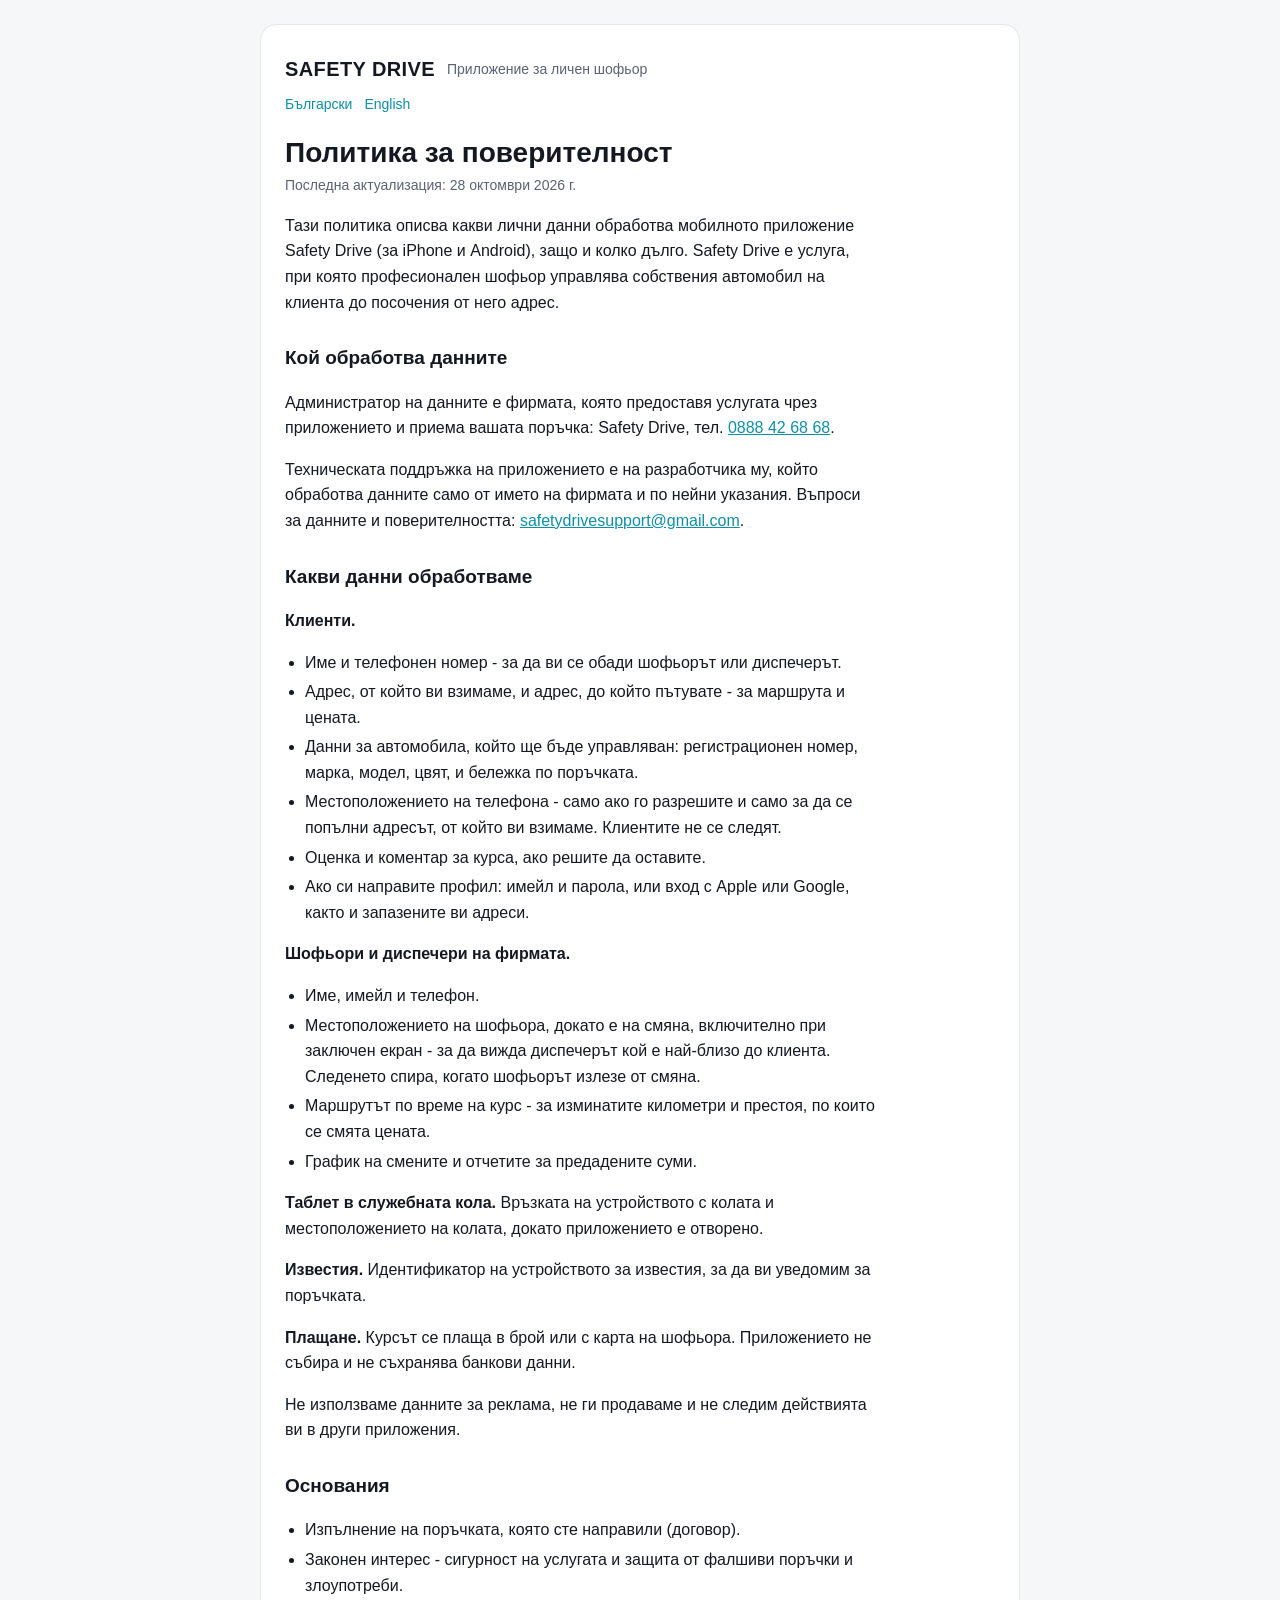
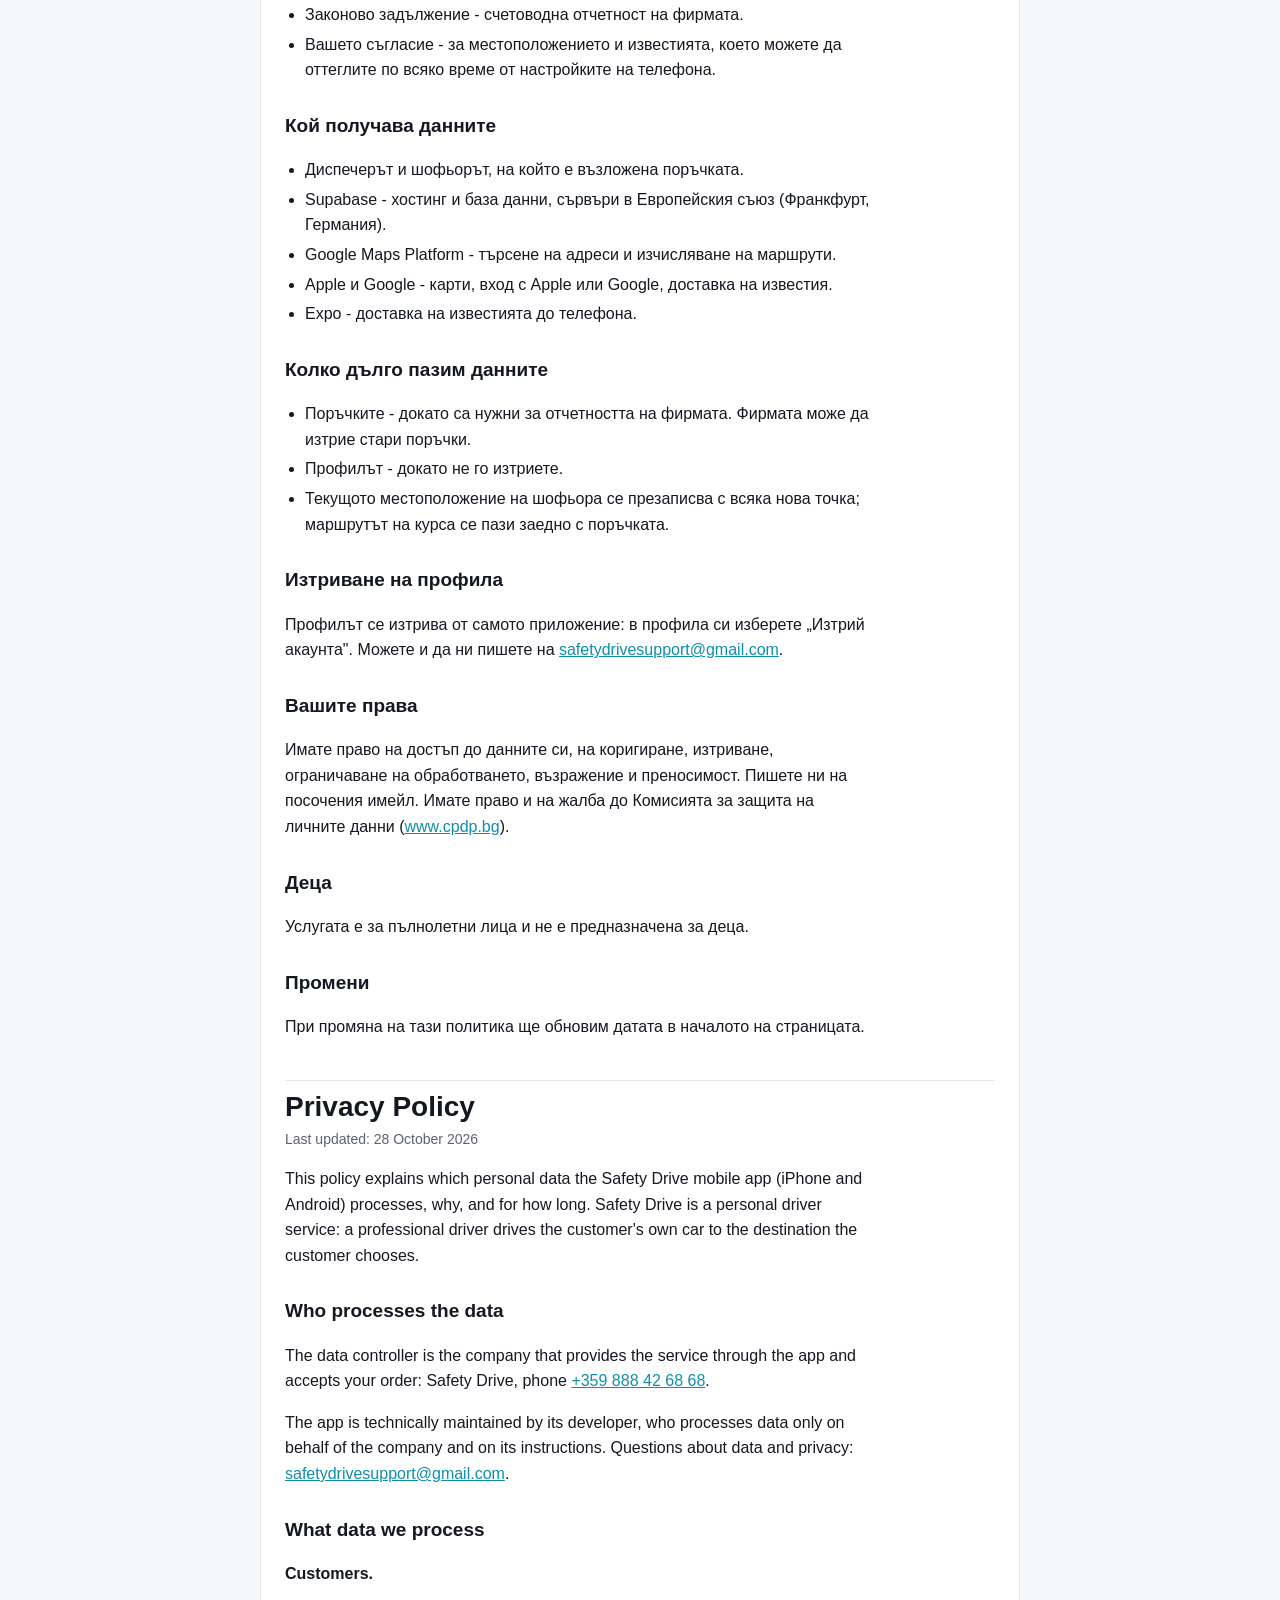
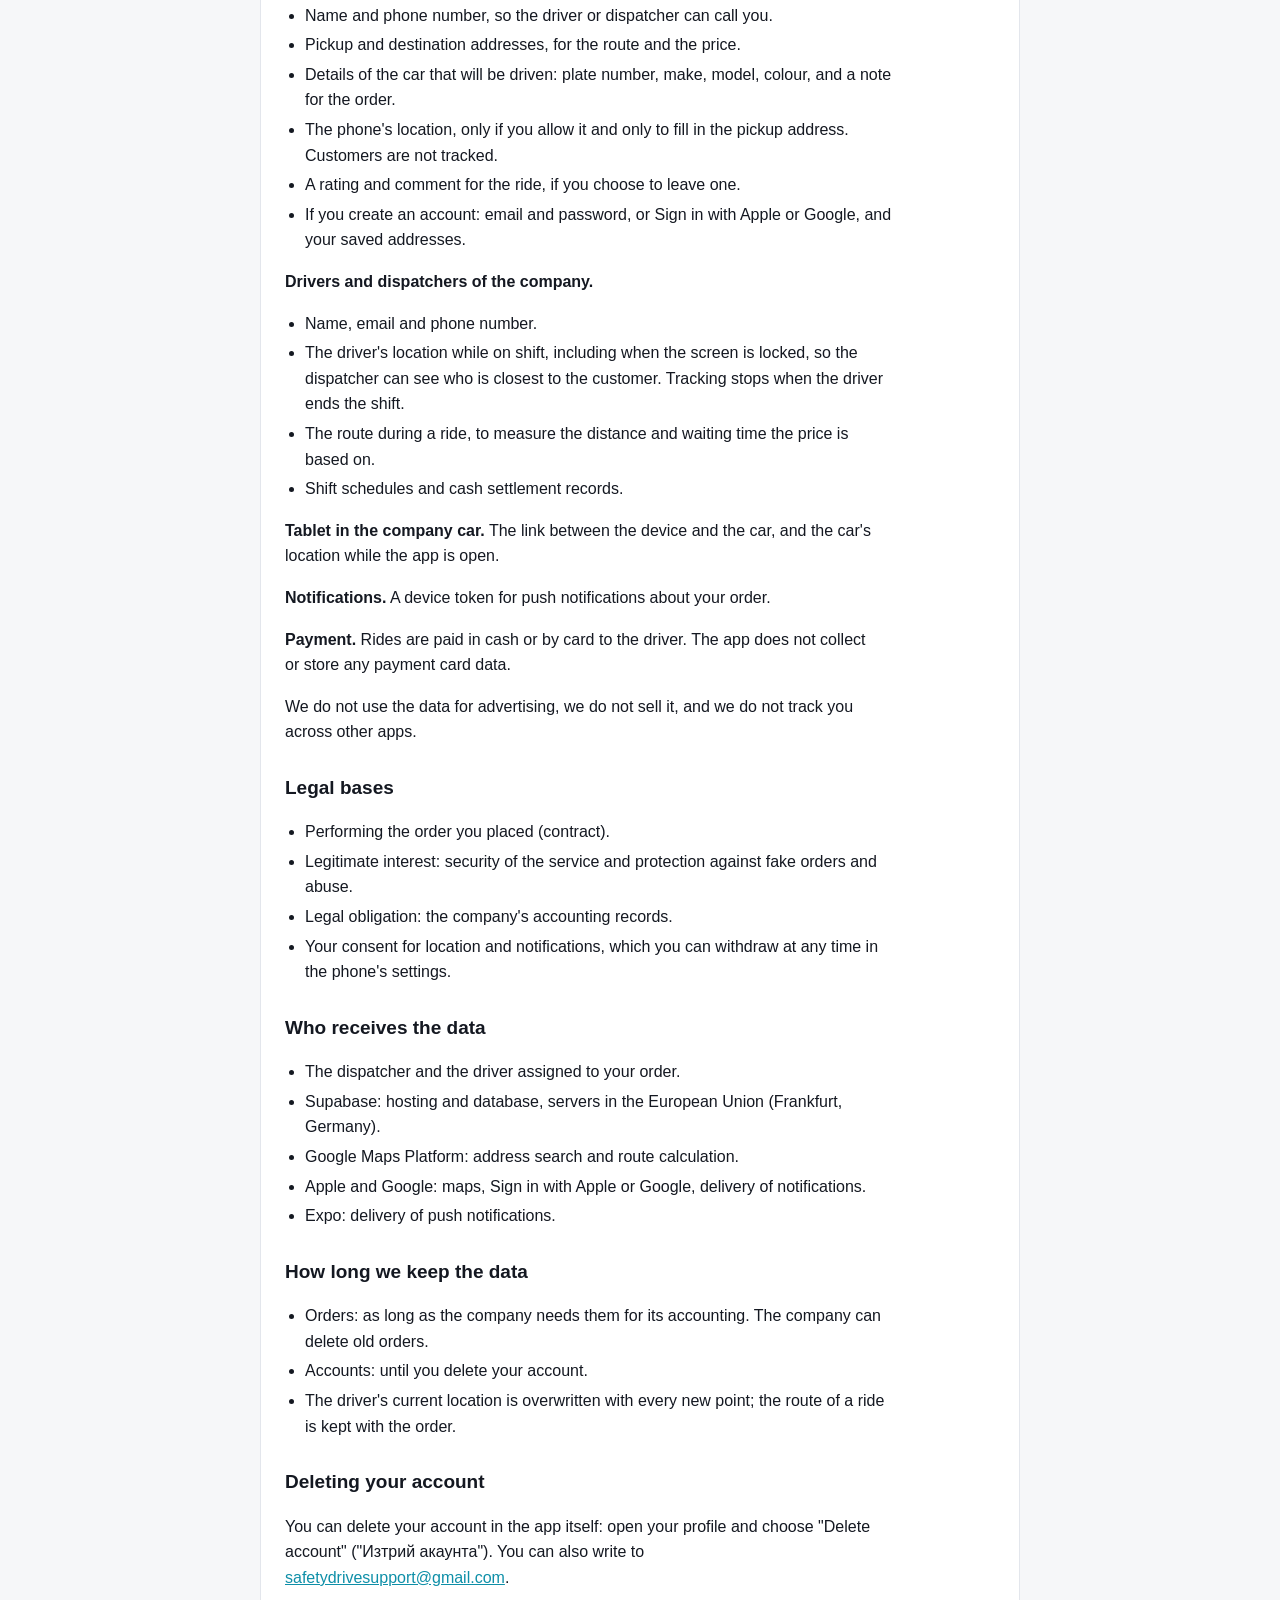
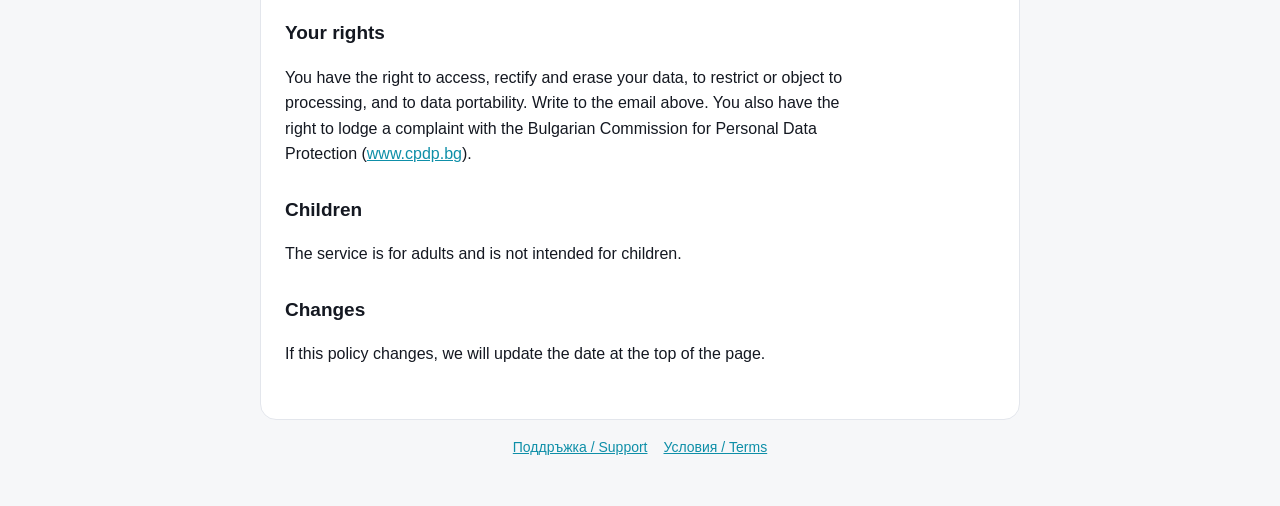
==== privacy/index.html @ b04439fd "Правни страници и поддръжка за приложението Safety Drive" ====
<!doctype html>
<html lang="bg">
<head>
<meta charset="utf-8">
<meta name="viewport" content="width=device-width, initial-scale=1">
<title>Safety Drive - Политика за поверителност</title>
<meta name="description" content="Как приложението Safety Drive обработва личните данни.">
<link rel="stylesheet" href="../style.css">
</head>
<body>
<main>
  <header class="brand"><strong>SAFETY DRIVE</strong><span>Приложение за личен шофьор</span></header>
  <nav class="lang"><a href="#bg">Български</a><a href="#en">English</a></nav>

  <section id="bg" lang="bg">
    <h1>Политика за поверителност</h1>
    <p class="updated">Последна актуализация: 28 октомври 2026 г.</p>

    <p>Тази политика описва какви лични данни обработва мобилното приложение Safety Drive (за iPhone и Android), защо и колко дълго. Safety Drive е услуга, при която професионален шофьор управлява собствения автомобил на клиента до посочения от него адрес.</p>

    <h2>Кой обработва данните</h2>
    <p>Администратор на данните е фирмата, която предоставя услугата чрез приложението и приема вашата поръчка: Safety Drive, тел. <a href="tel:+359888426868">0888 42 68 68</a>.</p>
    <p>Техническата поддръжка на приложението е на разработчика му, който обработва данните само от името на фирмата и по нейни указания. Въпроси за данните и поверителността: <a href="mailto:safetydrivesupport@gmail.com">safetydrivesupport@gmail.com</a>.</p>

    <h2>Какви данни обработваме</h2>
    <p><strong>Клиенти.</strong></p>
    <ul>
      <li>Име и телефонен номер - за да ви се обади шофьорът или диспечерът.</li>
      <li>Адрес, от който ви взимаме, и адрес, до който пътувате - за маршрута и цената.</li>
      <li>Данни за автомобила, който ще бъде управляван: регистрационен номер, марка, модел, цвят, и бележка по поръчката.</li>
      <li>Местоположението на телефона - само ако го разрешите и само за да се попълни адресът, от който ви взимаме. Клиентите не се следят.</li>
      <li>Оценка и коментар за курса, ако решите да оставите.</li>
      <li>Ако си направите профил: имейл и парола, или вход с Apple или Google, както и запазените ви адреси.</li>
    </ul>
    <p><strong>Шофьори и диспечери на фирмата.</strong></p>
    <ul>
      <li>Име, имейл и телефон.</li>
      <li>Местоположението на шофьора, докато е на смяна, включително при заключен екран - за да вижда диспечерът кой е най-близо до клиента. Следенето спира, когато шофьорът излезе от смяна.</li>
      <li>Маршрутът по време на курс - за изминатите километри и престоя, по които се смята цената.</li>
      <li>График на смените и отчетите за предадените суми.</li>
    </ul>
    <p><strong>Таблет в служебната кола.</strong> Връзката на устройството с колата и местоположението на колата, докато приложението е отворено.</p>
    <p><strong>Известия.</strong> Идентификатор на устройството за известия, за да ви уведомим за поръчката.</p>
    <p><strong>Плащане.</strong> Курсът се плаща в брой или с карта на шофьора. Приложението не събира и не съхранява банкови данни.</p>
    <p>Не използваме данните за реклама, не ги продаваме и не следим действията ви в други приложения.</p>

    <h2>Основания</h2>
    <ul>
      <li>Изпълнение на поръчката, която сте направили (договор).</li>
      <li>Законен интерес - сигурност на услугата и защита от фалшиви поръчки и злоупотреби.</li>
      <li>Законово задължение - счетоводна отчетност на фирмата.</li>
      <li>Вашето съгласие - за местоположението и известията, което можете да оттеглите по всяко време от настройките на телефона.</li>
    </ul>

    <h2>Кой получава данните</h2>
    <ul>
      <li>Диспечерът и шофьорът, на който е възложена поръчката.</li>
      <li>Supabase - хостинг и база данни, сървъри в Европейския съюз (Франкфурт, Германия).</li>
      <li>Google Maps Platform - търсене на адреси и изчисляване на маршрути.</li>
      <li>Apple и Google - карти, вход с Apple или Google, доставка на известия.</li>
      <li>Expo - доставка на известията до телефона.</li>
    </ul>

    <h2>Колко дълго пазим данните</h2>
    <ul>
      <li>Поръчките - докато са нужни за отчетността на фирмата. Фирмата може да изтрие стари поръчки.</li>
      <li>Профилът - докато не го изтриете.</li>
      <li>Текущото местоположение на шофьора се презаписва с всяка нова точка; маршрутът на курса се пази заедно с поръчката.</li>
    </ul>

    <h2>Изтриване на профила</h2>
    <p>Профилът се изтрива от самото приложение: в профила си изберете „Изтрий акаунта". Можете и да ни пишете на <a href="mailto:safetydrivesupport@gmail.com">safetydrivesupport@gmail.com</a>.</p>

    <h2>Вашите права</h2>
    <p>Имате право на достъп до данните си, на коригиране, изтриване, ограничаване на обработването, възражение и преносимост. Пишете ни на посочения имейл. Имате право и на жалба до Комисията за защита на личните данни (<a href="https://www.cpdp.bg">www.cpdp.bg</a>).</p>

    <h2>Деца</h2>
    <p>Услугата е за пълнолетни лица и не е предназначена за деца.</p>

    <h2>Промени</h2>
    <p>При промяна на тази политика ще обновим датата в началото на страницата.</p>
  </section>

  <hr>

  <section id="en" lang="en">
    <h1>Privacy Policy</h1>
    <p class="updated">Last updated: 28 October 2026</p>

    <p>This policy explains which personal data the Safety Drive mobile app (iPhone and Android) processes, why, and for how long. Safety Drive is a personal driver service: a professional driver drives the customer's own car to the destination the customer chooses.</p>

    <h2>Who processes the data</h2>
    <p>The data controller is the company that provides the service through the app and accepts your order: Safety Drive, phone <a href="tel:+359888426868">+359 888 42 68 68</a>.</p>
    <p>The app is technically maintained by its developer, who processes data only on behalf of the company and on its instructions. Questions about data and privacy: <a href="mailto:safetydrivesupport@gmail.com">safetydrivesupport@gmail.com</a>.</p>

    <h2>What data we process</h2>
    <p><strong>Customers.</strong></p>
    <ul>
      <li>Name and phone number, so the driver or dispatcher can call you.</li>
      <li>Pickup and destination addresses, for the route and the price.</li>
      <li>Details of the car that will be driven: plate number, make, model, colour, and a note for the order.</li>
      <li>The phone's location, only if you allow it and only to fill in the pickup address. Customers are not tracked.</li>
      <li>A rating and comment for the ride, if you choose to leave one.</li>
      <li>If you create an account: email and password, or Sign in with Apple or Google, and your saved addresses.</li>
    </ul>
    <p><strong>Drivers and dispatchers of the company.</strong></p>
    <ul>
      <li>Name, email and phone number.</li>
      <li>The driver's location while on shift, including when the screen is locked, so the dispatcher can see who is closest to the customer. Tracking stops when the driver ends the shift.</li>
      <li>The route during a ride, to measure the distance and waiting time the price is based on.</li>
      <li>Shift schedules and cash settlement records.</li>
    </ul>
    <p><strong>Tablet in the company car.</strong> The link between the device and the car, and the car's location while the app is open.</p>
    <p><strong>Notifications.</strong> A device token for push notifications about your order.</p>
    <p><strong>Payment.</strong> Rides are paid in cash or by card to the driver. The app does not collect or store any payment card data.</p>
    <p>We do not use the data for advertising, we do not sell it, and we do not track you across other apps.</p>

    <h2>Legal bases</h2>
    <ul>
      <li>Performing the order you placed (contract).</li>
      <li>Legitimate interest: security of the service and protection against fake orders and abuse.</li>
      <li>Legal obligation: the company's accounting records.</li>
      <li>Your consent for location and notifications, which you can withdraw at any time in the phone's settings.</li>
    </ul>

    <h2>Who receives the data</h2>
    <ul>
      <li>The dispatcher and the driver assigned to your order.</li>
      <li>Supabase: hosting and database, servers in the European Union (Frankfurt, Germany).</li>
      <li>Google Maps Platform: address search and route calculation.</li>
      <li>Apple and Google: maps, Sign in with Apple or Google, delivery of notifications.</li>
      <li>Expo: delivery of push notifications.</li>
    </ul>

    <h2>How long we keep the data</h2>
    <ul>
      <li>Orders: as long as the company needs them for its accounting. The company can delete old orders.</li>
      <li>Accounts: until you delete your account.</li>
      <li>The driver's current location is overwritten with every new point; the route of a ride is kept with the order.</li>
    </ul>

    <h2>Deleting your account</h2>
    <p>You can delete your account in the app itself: open your profile and choose "Delete account" ("Изтрий акаунта"). You can also write to <a href="mailto:safetydrivesupport@gmail.com">safetydrivesupport@gmail.com</a>.</p>

    <h2>Your rights</h2>
    <p>You have the right to access, rectify and erase your data, to restrict or object to processing, and to data portability. Write to the email above. You also have the right to lodge a complaint with the Bulgarian Commission for Personal Data Protection (<a href="https://www.cpdp.bg">www.cpdp.bg</a>).</p>

    <h2>Children</h2>
    <p>The service is for adults and is not intended for children.</p>

    <h2>Changes</h2>
    <p>If this policy changes, we will update the date at the top of the page.</p>
  </section>
</main>
<footer><a href="../">Поддръжка / Support</a><a href="../terms/">Условия / Terms</a></footer>
</body>
</html>
---- style.css ----
:root {
  --bg: #f6f7f9;
  --paper: #ffffff;
  --ink: #141821;
  --muted: #5a6273;
  --line: #e3e6ec;
  --accent: #0e8fa8;
  --accent-strong: #f08a1c;
}
@media (prefers-color-scheme: dark) {
  :root {
    --bg: #0e121b;
    --paper: #161b26;
    --ink: #eef1f6;
    --muted: #9aa3b5;
    --line: #262d3b;
    --accent: #2ccfe8;
    --accent-strong: #ff9a2e;
  }
}
* { box-sizing: border-box; }
html { -webkit-text-size-adjust: 100%; }
body {
  margin: 0;
  background: var(--bg);
  color: var(--ink);
  font: 16px/1.6 -apple-system, BlinkMacSystemFont, "Segoe UI", Roboto, "Helvetica Neue", Arial, sans-serif;
  padding: 24px 16px 48px;
}
main {
  max-width: 760px;
  margin: 0 auto;
  background: var(--paper);
  border: 1px solid var(--line);
  border-radius: 16px;
  padding: 28px 24px 36px;
}
header.brand { display: flex; align-items: center; gap: 12px; margin-bottom: 8px; }
header.brand strong { font-size: 20px; letter-spacing: 0.02em; }
header.brand span { color: var(--muted); font-size: 14px; }
nav.lang { font-size: 14px; margin: 4px 0 20px; color: var(--muted); }
nav.lang a { color: var(--accent); text-decoration: none; margin-right: 12px; }
h1 { font-size: 28px; line-height: 1.25; margin: 8px 0 4px; text-wrap: balance; }
h2 { font-size: 19px; margin: 28px 0 8px; text-wrap: balance; }
p, li { max-width: 66ch; }
ul { padding-left: 20px; }
li { margin: 4px 0; }
a { color: var(--accent); }
.updated { color: var(--muted); font-size: 14px; margin: 0 0 16px; }
.box {
  border: 1px solid var(--line);
  border-left: 4px solid var(--accent-strong);
  border-radius: 10px;
  padding: 12px 16px;
  margin: 16px 0;
}
hr { border: 0; border-top: 1px solid var(--line); margin: 40px 0 8px; }
footer { max-width: 760px; margin: 16px auto 0; color: var(--muted); font-size: 14px; text-align: center; }
footer a { margin: 0 8px; }
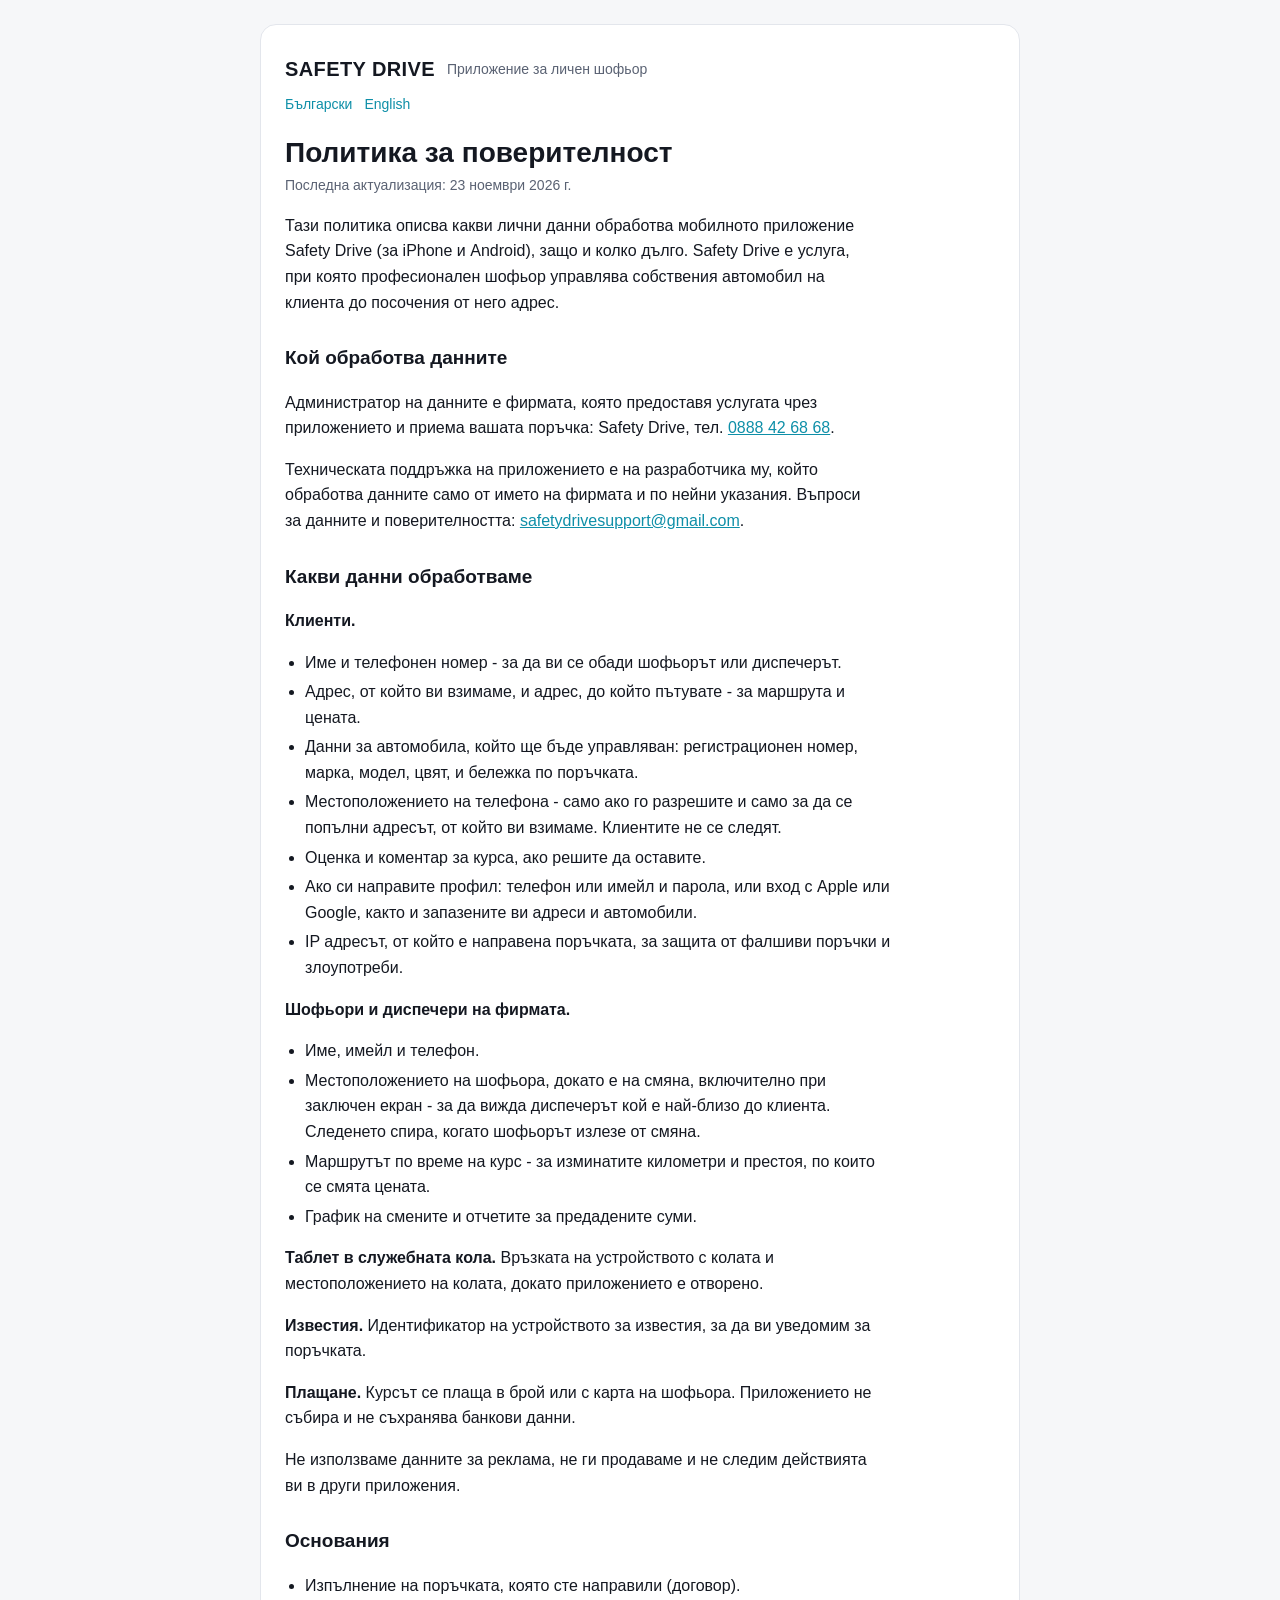
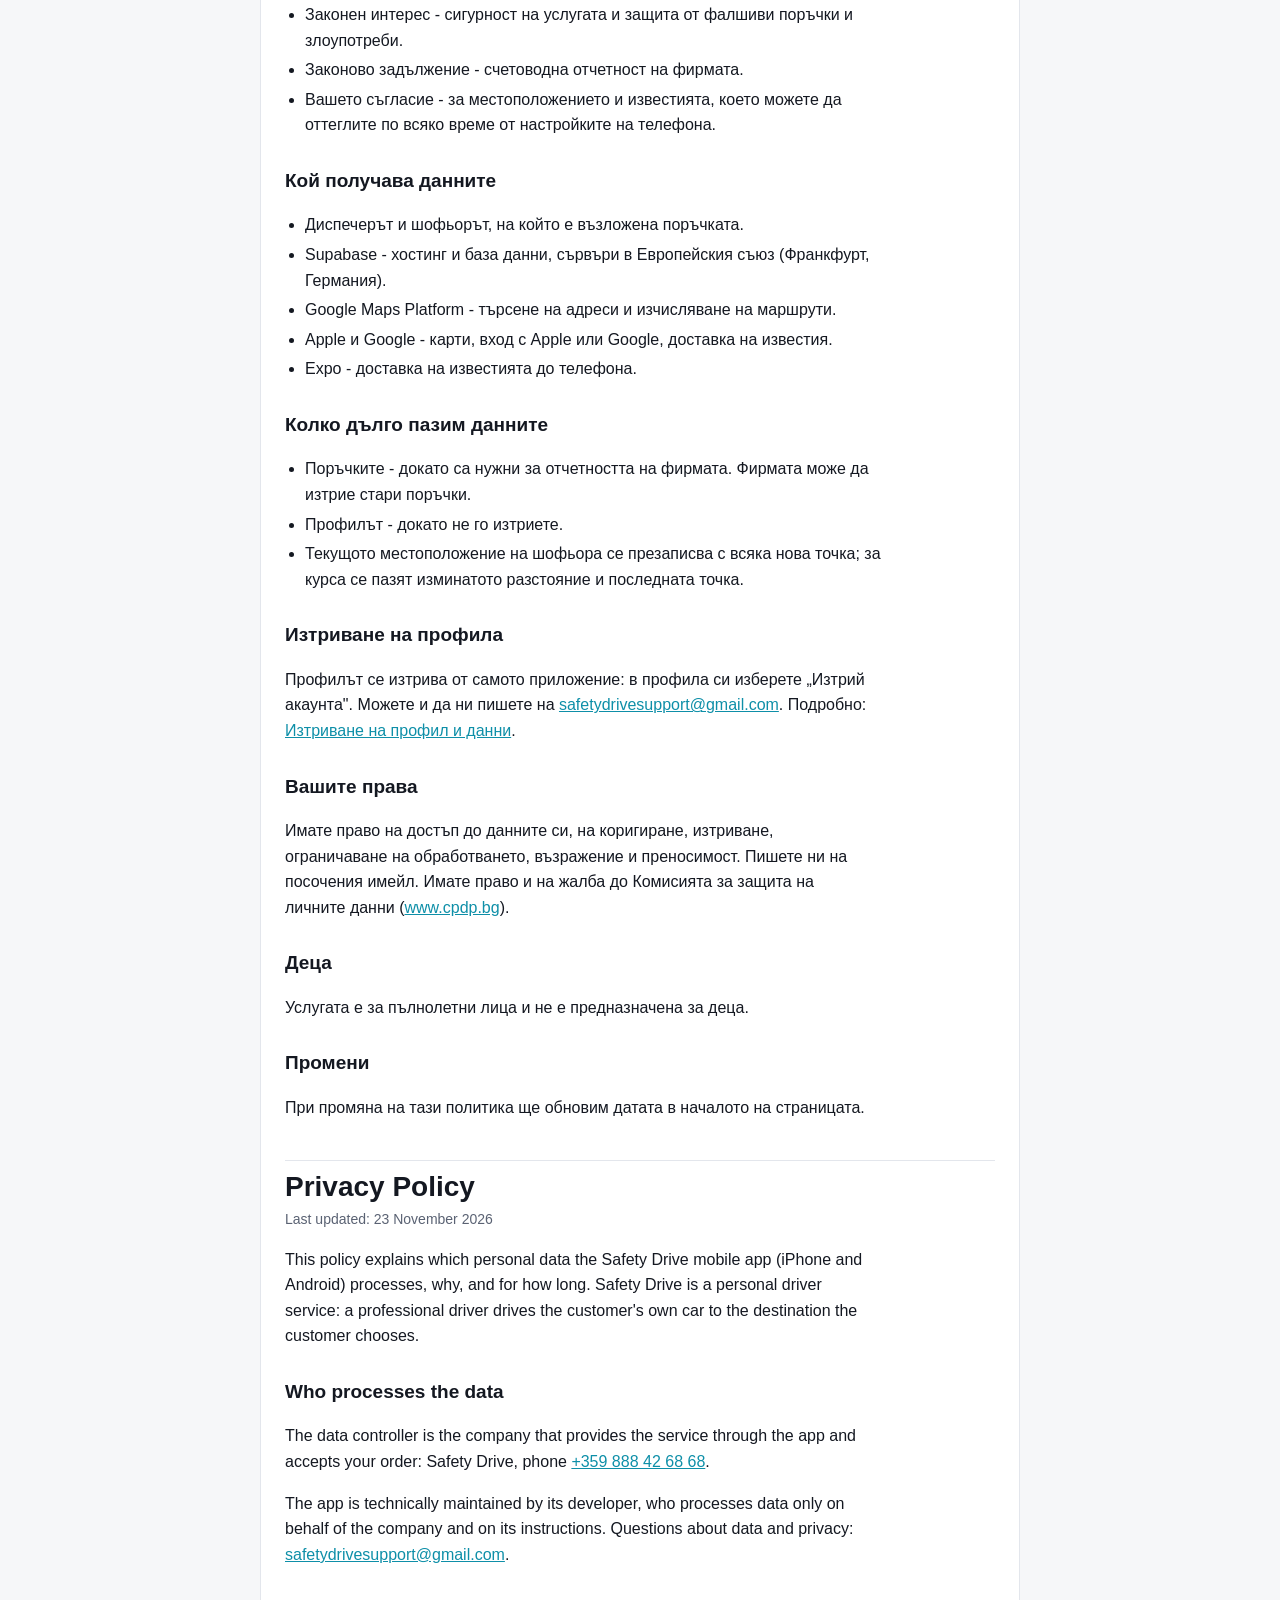
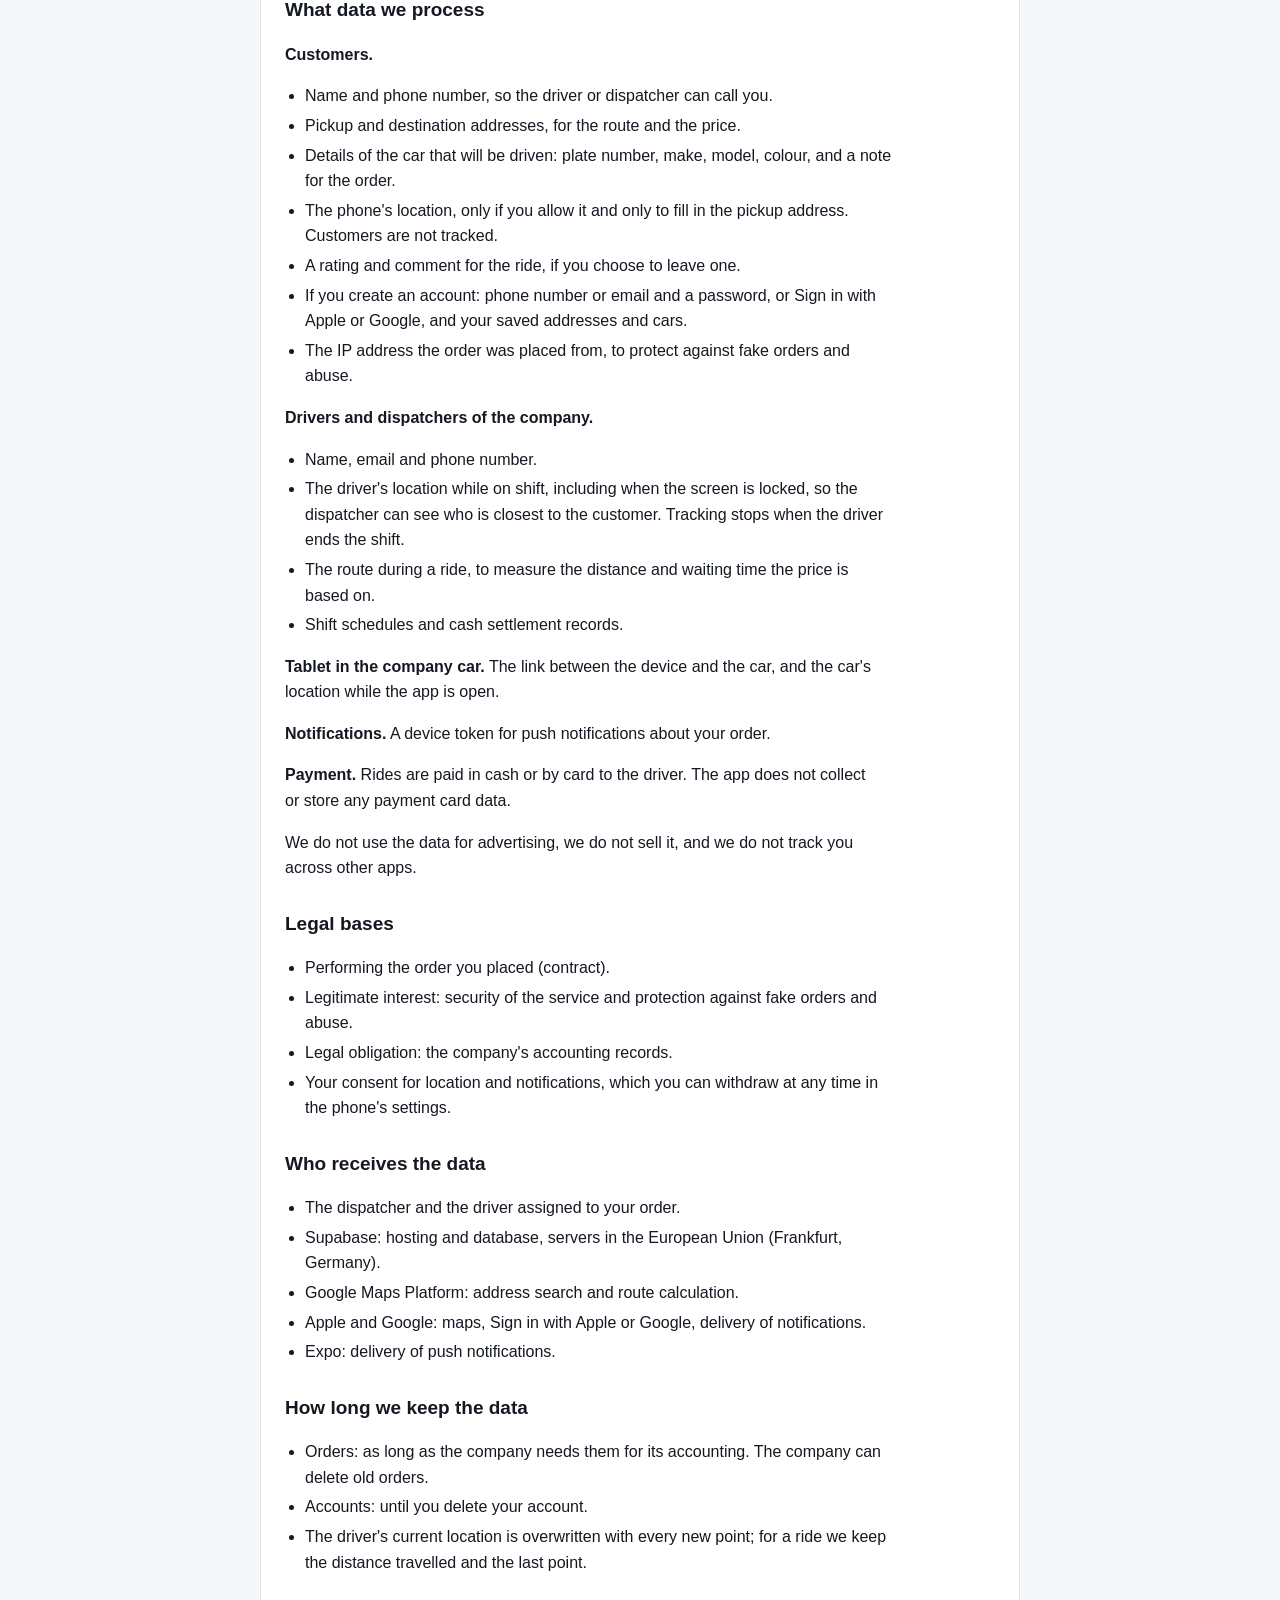
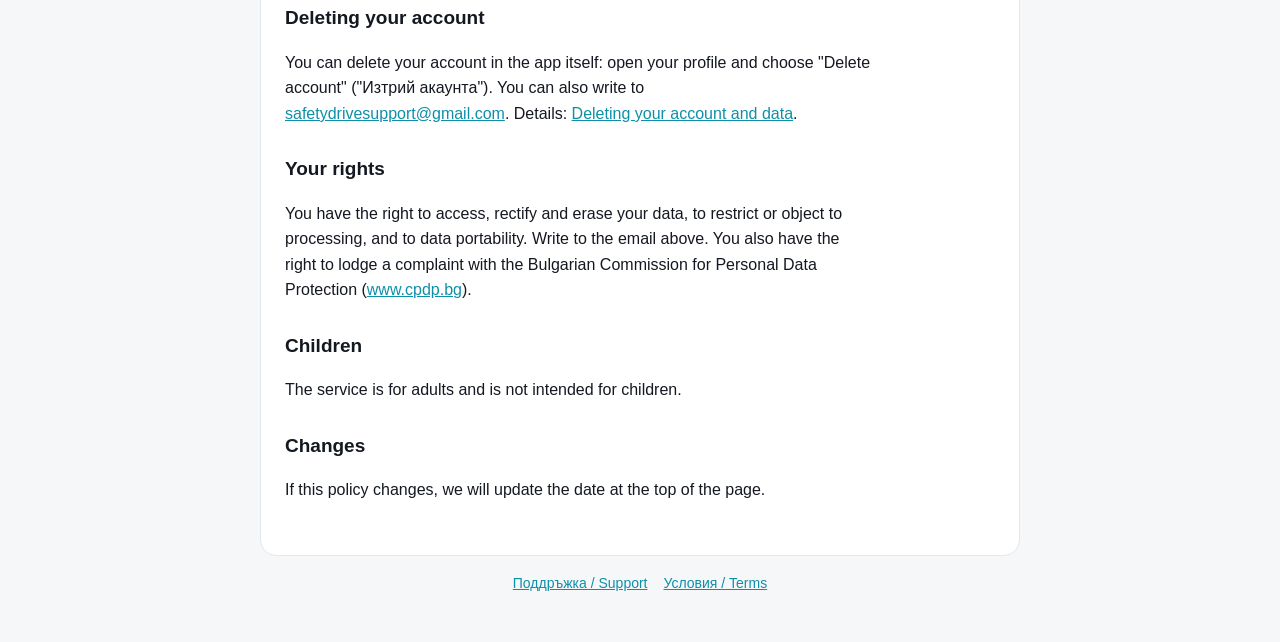
==== commit 42b5f899: "Страница за изтриване на профил и данни; политиката е уточнена по кода (IP адрес, вход с телефон, ка" ====
--- a/privacy/index.html
+++ b/privacy/index.html
@@ -14,7 +14,7 @@
 
   <section id="bg" lang="bg">
     <h1>Политика за поверителност</h1>
-    <p class="updated">Последна актуализация: 28 октомври 2026 г.</p>
+    <p class="updated">Последна актуализация: 23 ноември 2026 г.</p>
 
     <p>Тази политика описва какви лични данни обработва мобилното приложение Safety Drive (за iPhone и Android), защо и колко дълго. Safety Drive е услуга, при която професионален шофьор управлява собствения автомобил на клиента до посочения от него адрес.</p>
 
@@ -30,7 +30,8 @@
       <li>Данни за автомобила, който ще бъде управляван: регистрационен номер, марка, модел, цвят, и бележка по поръчката.</li>
       <li>Местоположението на телефона - само ако го разрешите и само за да се попълни адресът, от който ви взимаме. Клиентите не се следят.</li>
       <li>Оценка и коментар за курса, ако решите да оставите.</li>
-      <li>Ако си направите профил: имейл и парола, или вход с Apple или Google, както и запазените ви адреси.</li>
+      <li>Ако си направите профил: телефон или имейл и парола, или вход с Apple или Google, както и запазените ви адреси и автомобили.</li>
+      <li>IP адресът, от който е направена поръчката, за защита от фалшиви поръчки и злоупотреби.</li>
     </ul>
     <p><strong>Шофьори и диспечери на фирмата.</strong></p>
     <ul>
@@ -65,11 +66,11 @@
     <ul>
       <li>Поръчките - докато са нужни за отчетността на фирмата. Фирмата може да изтрие стари поръчки.</li>
       <li>Профилът - докато не го изтриете.</li>
-      <li>Текущото местоположение на шофьора се презаписва с всяка нова точка; маршрутът на курса се пази заедно с поръчката.</li>
+      <li>Текущото местоположение на шофьора се презаписва с всяка нова точка; за курса се пазят изминатото разстояние и последната точка.</li>
     </ul>
 
     <h2>Изтриване на профила</h2>
-    <p>Профилът се изтрива от самото приложение: в профила си изберете „Изтрий акаунта". Можете и да ни пишете на <a href="mailto:safetydrivesupport@gmail.com">safetydrivesupport@gmail.com</a>.</p>
+    <p>Профилът се изтрива от самото приложение: в профила си изберете „Изтрий акаунта". Можете и да ни пишете на <a href="mailto:safetydrivesupport@gmail.com">safetydrivesupport@gmail.com</a>. Подробно: <a href="../delete-account/">Изтриване на профил и данни</a>.</p>
 
     <h2>Вашите права</h2>
     <p>Имате право на достъп до данните си, на коригиране, изтриване, ограничаване на обработването, възражение и преносимост. Пишете ни на посочения имейл. Имате право и на жалба до Комисията за защита на личните данни (<a href="https://www.cpdp.bg">www.cpdp.bg</a>).</p>
@@ -85,7 +86,7 @@
 
   <section id="en" lang="en">
     <h1>Privacy Policy</h1>
-    <p class="updated">Last updated: 28 October 2026</p>
+    <p class="updated">Last updated: 23 November 2026</p>
 
     <p>This policy explains which personal data the Safety Drive mobile app (iPhone and Android) processes, why, and for how long. Safety Drive is a personal driver service: a professional driver drives the customer's own car to the destination the customer chooses.</p>
 
@@ -101,7 +102,8 @@
       <li>Details of the car that will be driven: plate number, make, model, colour, and a note for the order.</li>
       <li>The phone's location, only if you allow it and only to fill in the pickup address. Customers are not tracked.</li>
       <li>A rating and comment for the ride, if you choose to leave one.</li>
-      <li>If you create an account: email and password, or Sign in with Apple or Google, and your saved addresses.</li>
+      <li>If you create an account: phone number or email and a password, or Sign in with Apple or Google, and your saved addresses and cars.</li>
+      <li>The IP address the order was placed from, to protect against fake orders and abuse.</li>
     </ul>
     <p><strong>Drivers and dispatchers of the company.</strong></p>
     <ul>
@@ -136,11 +138,11 @@
     <ul>
       <li>Orders: as long as the company needs them for its accounting. The company can delete old orders.</li>
       <li>Accounts: until you delete your account.</li>
-      <li>The driver's current location is overwritten with every new point; the route of a ride is kept with the order.</li>
+      <li>The driver's current location is overwritten with every new point; for a ride we keep the distance travelled and the last point.</li>
     </ul>
 
     <h2>Deleting your account</h2>
-    <p>You can delete your account in the app itself: open your profile and choose "Delete account" ("Изтрий акаунта"). You can also write to <a href="mailto:safetydrivesupport@gmail.com">safetydrivesupport@gmail.com</a>.</p>
+    <p>You can delete your account in the app itself: open your profile and choose "Delete account" ("Изтрий акаунта"). You can also write to <a href="mailto:safetydrivesupport@gmail.com">safetydrivesupport@gmail.com</a>. Details: <a href="../delete-account/#en">Deleting your account and data</a>.</p>
 
     <h2>Your rights</h2>
     <p>You have the right to access, rectify and erase your data, to restrict or object to processing, and to data portability. Write to the email above. You also have the right to lodge a complaint with the Bulgarian Commission for Personal Data Protection (<a href="https://www.cpdp.bg">www.cpdp.bg</a>).</p>
